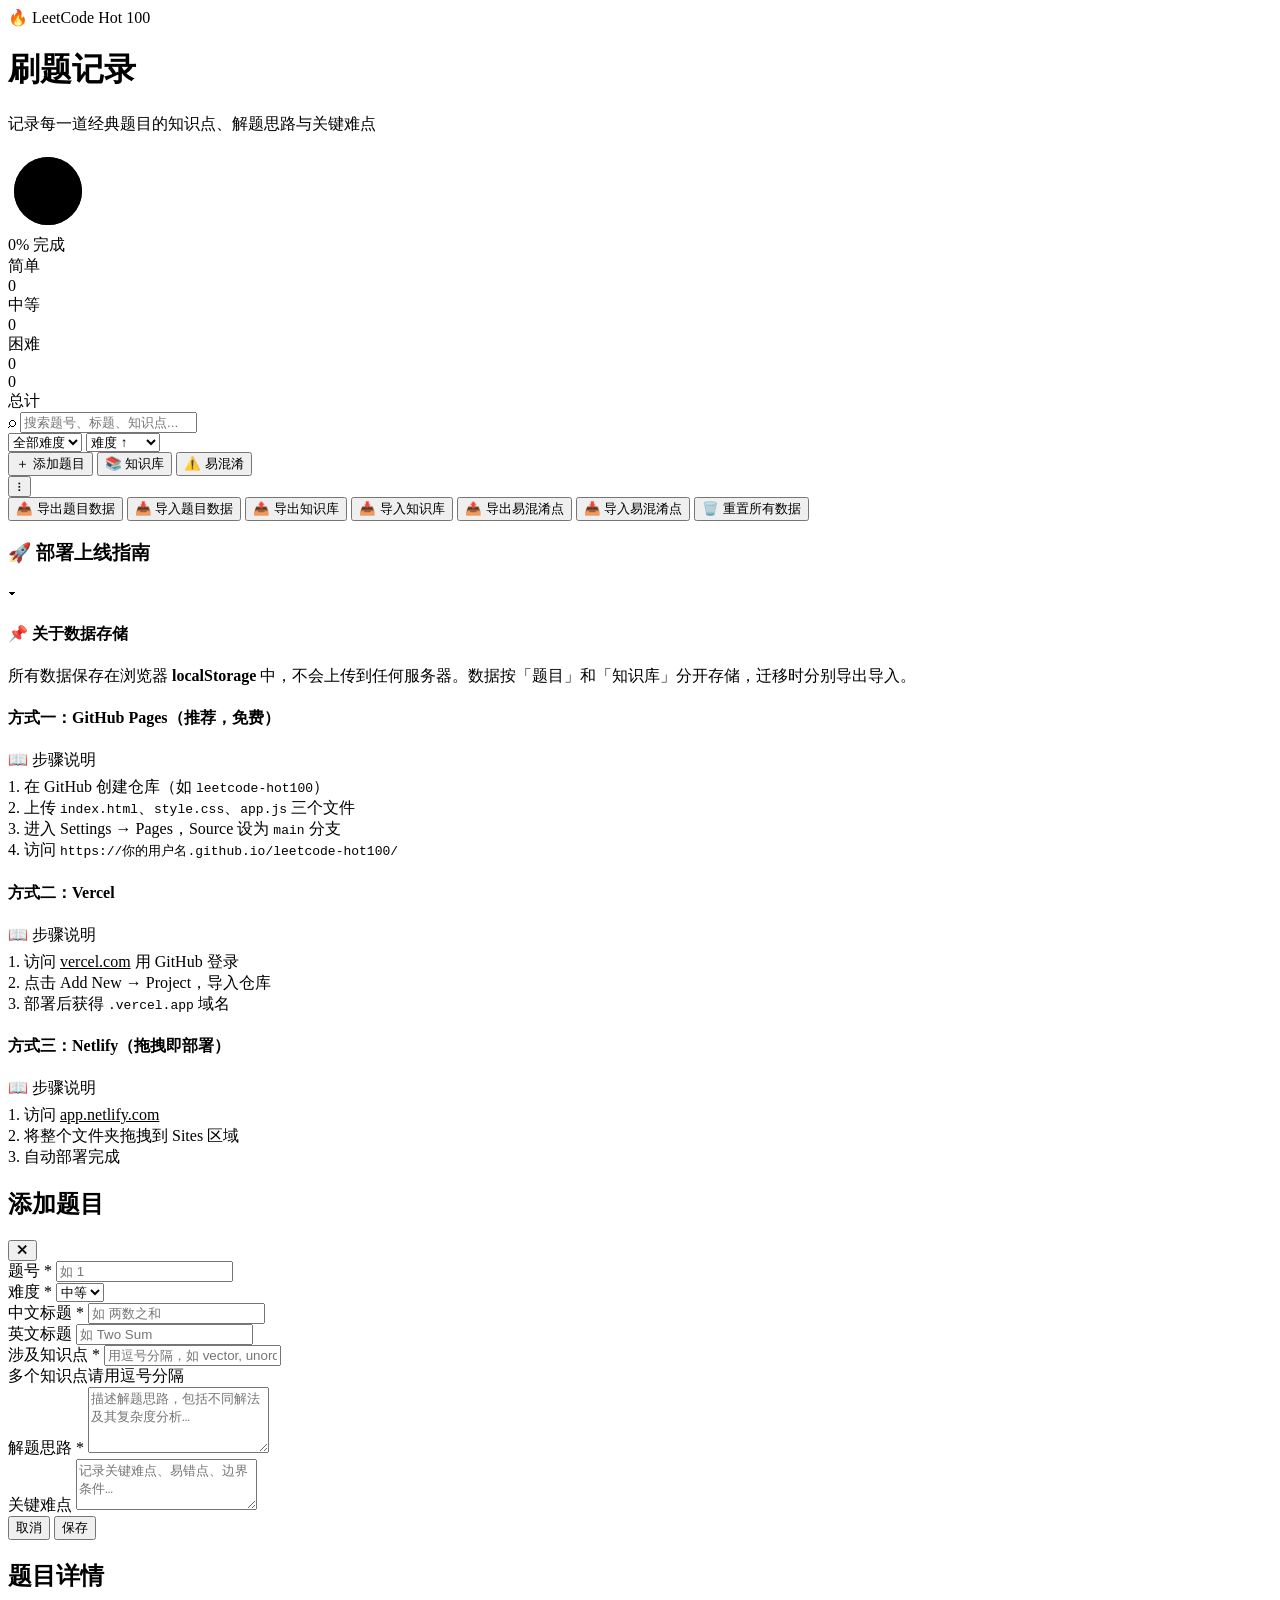
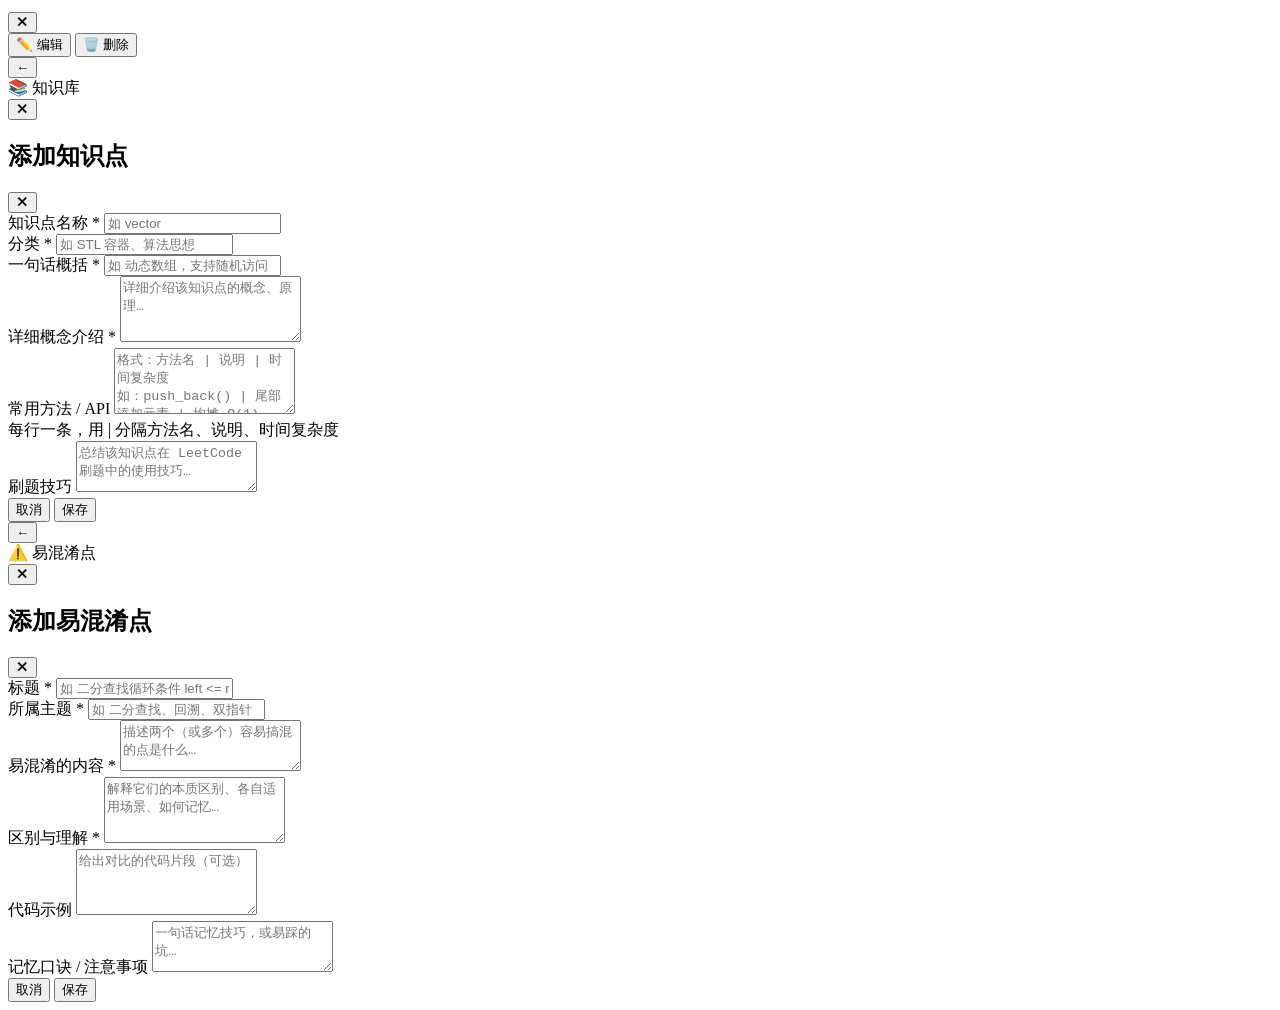
==== index.html @ 0c174b79 "add index.html" ====
<!DOCTYPE html>
<html lang="zh-CN">
<head>
  <meta charset="UTF-8">
  <meta name="viewport" content="width=device-width, initial-scale=1.0">
  <title>LeetCode Hot 100 刷题记录</title>
  <link rel="stylesheet" href="style.css">
</head>
<body>

  <!-- ==================== HEADER ==================== -->
  <header class="header">
    <div class="header-content">
      <div class="header-badge">🔥 LeetCode Hot 100</div>
      <h1>刷题记录</h1>
      <p class="subtitle">记录每一道经典题目的知识点、解题思路与关键难点</p>
    </div>
  </header>

  <!-- ==================== PROGRESS ==================== -->
  <div class="progress-section">
    <div class="progress-card">
      <div class="progress-ring-wrap">
        <svg width="80" height="80" viewBox="0 0 80 80">
          <circle class="ring-bg" cx="40" cy="40" r="34"/>
          <circle class="ring-fg" id="progressRing" cx="40" cy="40" r="34"
            stroke-dasharray="213.6" stroke-dashoffset="213.6"/>
        </svg>
        <div class="ring-text">
          <span class="pct" id="progressPct">0%</span>
          <span class="pct-label">完成</span>
        </div>
      </div>
      <div class="progress-bars">
        <div class="progress-bar-row">
          <span class="pb-label" style="color:var(--easy)">简单</span>
          <div class="pb-track"><div class="pb-fill easy" id="barEasy"></div></div>
          <span class="pb-count" id="countEasy">0</span>
        </div>
        <div class="progress-bar-row">
          <span class="pb-label" style="color:var(--medium)">中等</span>
          <div class="pb-track"><div class="pb-fill medium" id="barMedium"></div></div>
          <span class="pb-count" id="countMedium">0</span>
        </div>
        <div class="progress-bar-row">
          <span class="pb-label" style="color:var(--hard)">困难</span>
          <div class="pb-track"><div class="pb-fill hard" id="barHard"></div></div>
          <span class="pb-count" id="countHard">0</span>
        </div>
      </div>
      <div class="stats-row">
        <div class="sr-item">
          <div class="sr-num" style="color:var(--primary)" id="statTotal">0</div>
          <div class="sr-label">总计</div>
        </div>
      </div>
    </div>
  </div>

  <!-- ==================== MAIN ==================== -->
  <div class="container">

    <!-- Toolbar -->
    <div class="toolbar">
      <div class="search-box">
        <span class="search-icon">⌕</span>
        <input type="text" id="searchInput" placeholder="搜索题号、标题、知识点..." oninput="renderCards()">
      </div>
      <div class="filters">
        <select id="filterDifficulty" onchange="renderCards()">
          <option value="">全部难度</option>
          <option value="简单">简单</option>
          <option value="中等">中等</option>
          <option value="困难">困难</option>
        </select>
        <select id="filterSort" onchange="renderCards()">
          <option value="difficulty" selected>难度 ↑</option>
          <option value="number-asc">题号 ↑</option>
          <option value="number-desc">题号 ↓</option>
          <option value="title">标题 A-Z</option>
          <option value="newest">最近添加</option>
        </select>
      </div>
      <button class="btn btn-primary" onclick="openAddModal()">＋ 添加题目</button>
      <button class="btn btn-knowledge" onclick="openKnowledgePanel()">📚 知识库</button>
      <button class="btn btn-confusion" onclick="openConfusionPanel()">⚠️ 易混淆</button>
      <div class="dropdown-wrap">
        <button class="btn btn-ghost" onclick="toggleDropdown(event)" title="更多操作">⋮</button>
        <div class="dropdown-menu" id="dropdownMenu">
          <button class="dropdown-item" onclick="exportData()">📤 导出题目数据</button>
          <button class="dropdown-item" onclick="document.getElementById('importFileInput').click()">📥 导入题目数据</button>
          <button class="dropdown-item" onclick="exportKnowledgeData()">📤 导出知识库</button>
          <button class="dropdown-item" onclick="document.getElementById('importKnowledgeInput').click()">📥 导入知识库</button>
          <button class="dropdown-item" onclick="exportConfusionData()">📤 导出易混淆点</button>
          <button class="dropdown-item" onclick="document.getElementById('importConfusionInput').click()">📥 导入易混淆点</button>
          <button class="dropdown-item" onclick="resetAllData()">🗑️ 重置所有数据</button>
        </div>
      </div>
      <input type="file" id="importFileInput" accept=".json" style="display:none" onchange="importData(event)">
      <input type="file" id="importKnowledgeInput" accept=".json" style="display:none" onchange="importKnowledgeData(event)">
      <input type="file" id="importConfusionInput" accept=".json" style="display:none" onchange="importConfusionData(event)">
    </div>

    <!-- Card Grid -->
    <div id="cardGrid" class="card-grid"></div>

    <!-- Deploy Guide -->
    <div class="deploy-section">
      <div class="deploy-header" onclick="toggleDeploy(this)">
        <h3>🚀 部署上线指南</h3>
        <span class="deploy-toggle">▾</span>
      </div>
      <div class="deploy-body">
        <h4>📌 关于数据存储</h4>
        <p>所有数据保存在浏览器 <strong>localStorage</strong> 中，不会上传到任何服务器。数据按「题目」和「知识库」分开存储，迁移时分别导出导入。</p>

        <h4>方式一：GitHub Pages（推荐，免费）</h4>
        <div class="deploy-card">
          <div class="dc-title">📖 步骤说明</div>
          <div class="dc-desc">
            <ol style="padding-left:16px;margin:6px 0 0;">
              <li>在 GitHub 创建仓库（如 <code>leetcode-hot100</code>）</li>
              <li>上传 <code>index.html</code>、<code>style.css</code>、<code>app.js</code> 三个文件</li>
              <li>进入 Settings → Pages，Source 设为 <code>main</code> 分支</li>
              <li>访问 <code>https://你的用户名.github.io/leetcode-hot100/</code></li>
            </ol>
          </div>
        </div>

        <h4>方式二：Vercel</h4>
        <div class="deploy-card">
          <div class="dc-title">📖 步骤说明</div>
          <div class="dc-desc">
            <ol style="padding-left:16px;margin:6px 0 0;">
              <li>访问 <a href="https://vercel.com" target="_blank" style="color:var(--primary)">vercel.com</a> 用 GitHub 登录</li>
              <li>点击 Add New → Project，导入仓库</li>
              <li>部署后获得 <code>.vercel.app</code> 域名</li>
            </ol>
          </div>
        </div>

        <h4>方式三：Netlify（拖拽即部署）</h4>
        <div class="deploy-card">
          <div class="dc-title">📖 步骤说明</div>
          <div class="dc-desc">
            <ol style="padding-left:16px;margin:6px 0 0;">
              <li>访问 <a href="https://app.netlify.com" target="_blank" style="color:var(--primary)">app.netlify.com</a></li>
              <li>将整个文件夹拖拽到 Sites 区域</li>
              <li>自动部署完成</li>
            </ol>
          </div>
        </div>
      </div>
    </div>
  </div>

  <!-- ==================== PROBLEM FORM MODAL ==================== -->
  <div class="modal-overlay" id="formModal">
    <div class="modal">
      <div class="modal-header">
        <h2 id="formModalTitle">添加题目</h2>
        <button class="close-btn" onclick="closeFormModal()">✕</button>
      </div>
      <div class="modal-body">
        <div class="form-row">
          <div class="form-group">
            <label>题号 <span class="required">*</span></label>
            <input type="number" id="inputNumber" min="1" placeholder="如 1">
          </div>
          <div class="form-group">
            <label>难度 <span class="required">*</span></label>
            <select id="inputDifficulty">
              <option value="简单">简单</option>
              <option value="中等" selected>中等</option>
              <option value="困难">困难</option>
            </select>
          </div>
        </div>
        <div class="form-group">
          <label>中文标题 <span class="required">*</span></label>
          <input type="text" id="inputTitle" placeholder="如 两数之和">
        </div>
        <div class="form-group">
          <label>英文标题</label>
          <input type="text" id="inputTitleEn" placeholder="如 Two Sum">
        </div>
        <div class="form-group">
          <label>涉及知识点 <span class="required">*</span></label>
          <input type="text" id="inputKnowledge" placeholder="用逗号分隔，如 vector, unordered_map, 哈希表">
          <div class="hint">多个知识点请用逗号分隔</div>
        </div>
        <div class="form-group">
          <label>解题思路 <span class="required">*</span></label>
          <textarea id="inputSolution" rows="4" placeholder="描述解题思路，包括不同解法及其复杂度分析…"></textarea>
        </div>
        <div class="form-group">
          <label>关键难点</label>
          <textarea id="inputDifficulties" rows="3" placeholder="记录关键难点、易错点、边界条件…"></textarea>
        </div>
      </div>
      <div class="modal-footer">
        <button class="btn btn-secondary" onclick="closeFormModal()">取消</button>
        <button class="btn btn-primary" onclick="saveProblem()">保存</button>
      </div>
    </div>
  </div>

  <!-- ==================== PROBLEM DETAIL MODAL ==================== -->
  <div class="modal-overlay detail-modal" id="detailModal">
    <div class="modal">
      <div class="modal-header">
        <h2>题目详情</h2>
        <button class="close-btn" onclick="closeDetailModal()">✕</button>
      </div>
      <div class="modal-body" id="detailBody"></div>
      <div class="modal-footer">
        <button class="btn btn-secondary btn-sm" onclick="editFromDetail()">✏️ 编辑</button>
        <button class="btn btn-danger btn-sm" onclick="deleteFromDetail()">🗑️ 删除</button>
      </div>
    </div>
  </div>

  <!-- ==================== KNOWLEDGE SIDEBAR ==================== -->
  <div class="knowledge-overlay" id="knowledgeOverlay" onclick="closeKnowledgePanel()"></div>
  <div class="knowledge-panel" id="knowledgePanel">
    <div class="knowledge-panel-header">
      <button class="kph-back" id="knowledgeBackBtn" onclick="showKnowledgeList()">←</button>
      <div class="kph-title" id="knowledgePanelTitle">📚 知识库</div>
      <button class="kph-close" onclick="closeKnowledgePanel()">✕</button>
    </div>
    <div class="knowledge-panel-body" id="knowledgePanelBody"></div>
  </div>

  <!-- ==================== KNOWLEDGE FORM MODAL ==================== -->
  <div class="modal-overlay" id="knowledgeFormModal">
    <div class="modal">
      <div class="modal-header">
        <h2 id="kfTitle">添加知识点</h2>
        <button class="close-btn" onclick="closeKnowledgeForm()">✕</button>
      </div>
      <div class="modal-body">
        <div class="form-row">
          <div class="form-group">
            <label>知识点名称 <span class="required">*</span></label>
            <input type="text" id="kfName" placeholder="如 vector">
          </div>
          <div class="form-group">
            <label>分类 <span class="required">*</span></label>
            <input type="text" id="kfCategory" placeholder="如 STL 容器、算法思想">
          </div>
        </div>
        <div class="form-group">
          <label>一句话概括 <span class="required">*</span></label>
          <input type="text" id="kfSummary" placeholder="如 动态数组，支持随机访问">
        </div>
        <div class="form-group">
          <label>详细概念介绍 <span class="required">*</span></label>
          <textarea id="kfContent" rows="4" placeholder="详细介绍该知识点的概念、原理…"></textarea>
        </div>
        <div class="form-group">
          <label>常用方法 / API</label>
          <textarea id="kfMethods" rows="4" placeholder="格式：方法名 | 说明 | 时间复杂度&#10;如：push_back() | 尾部添加元素 | 均摊 O(1)"></textarea>
          <div class="hint">每行一条，用 | 分隔方法名、说明、时间复杂度</div>
        </div>
        <div class="form-group">
          <label>刷题技巧</label>
          <textarea id="kfTips" rows="3" placeholder="总结该知识点在 LeetCode 刷题中的使用技巧…"></textarea>
        </div>
      </div>
      <div class="modal-footer">
        <button class="btn btn-secondary" onclick="closeKnowledgeForm()">取消</button>
        <button class="btn btn-primary" onclick="saveKnowledge()">保存</button>
      </div>
    </div>
  </div>

  <!-- ==================== CONFUSION SIDEBAR ==================== -->
  <div class="knowledge-overlay" id="confusionOverlay" onclick="closeConfusionPanel()"></div>
  <div class="knowledge-panel" id="confusionPanel">
    <div class="knowledge-panel-header">
      <button class="kph-back" id="confusionBackBtn" onclick="showConfusionList()">←</button>
      <div class="kph-title" id="confusionPanelTitle">⚠️ 易混淆点</div>
      <button class="kph-close" onclick="closeConfusionPanel()">✕</button>
    </div>
    <div class="knowledge-panel-body" id="confusionPanelBody"></div>
  </div>

  <!-- ==================== CONFUSION FORM MODAL ==================== -->
  <div class="modal-overlay" id="confusionFormModal">
    <div class="modal">
      <div class="modal-header">
        <h2 id="cfTitle">添加易混淆点</h2>
        <button class="close-btn" onclick="closeConfusionForm()">✕</button>
      </div>
      <div class="modal-body">
        <div class="form-row">
          <div class="form-group">
            <label>标题 <span class="required">*</span></label>
            <input type="text" id="cfTitleInput" placeholder="如 二分查找循环条件 left <= right vs left < right">
          </div>
          <div class="form-group">
            <label>所属主题 <span class="required">*</span></label>
            <input type="text" id="cfCategory" placeholder="如 二分查找、回溯、双指针">
          </div>
        </div>
        <div class="form-group">
          <label>易混淆的内容 <span class="required">*</span></label>
          <textarea id="cfConfusion" rows="3" placeholder="描述两个（或多个）容易搞混的点是什么…"></textarea>
        </div>
        <div class="form-group">
          <label>区别与理解 <span class="required">*</span></label>
          <textarea id="cfDifference" rows="4" placeholder="解释它们的本质区别、各自适用场景、如何记忆…"></textarea>
        </div>
        <div class="form-group">
          <label>代码示例</label>
          <textarea id="cfExample" rows="4" placeholder="给出对比的代码片段（可选）"></textarea>
        </div>
        <div class="form-group">
          <label>记忆口诀 / 注意事项</label>
          <textarea id="cfTips" rows="3" placeholder="一句话记忆技巧，或易踩的坑…"></textarea>
        </div>
      </div>
      <div class="modal-footer">
        <button class="btn btn-secondary" onclick="closeConfusionForm()">取消</button>
        <button class="btn btn-primary" onclick="saveConfusion()">保存</button>
      </div>
    </div>
  </div>

  <!-- ==================== TOAST ==================== -->
  <div class="toast-container" id="toastContainer"></div>

  <!-- ==================== SCRIPTS ==================== -->
  <script src="app.js"></script>
</body>
</html>
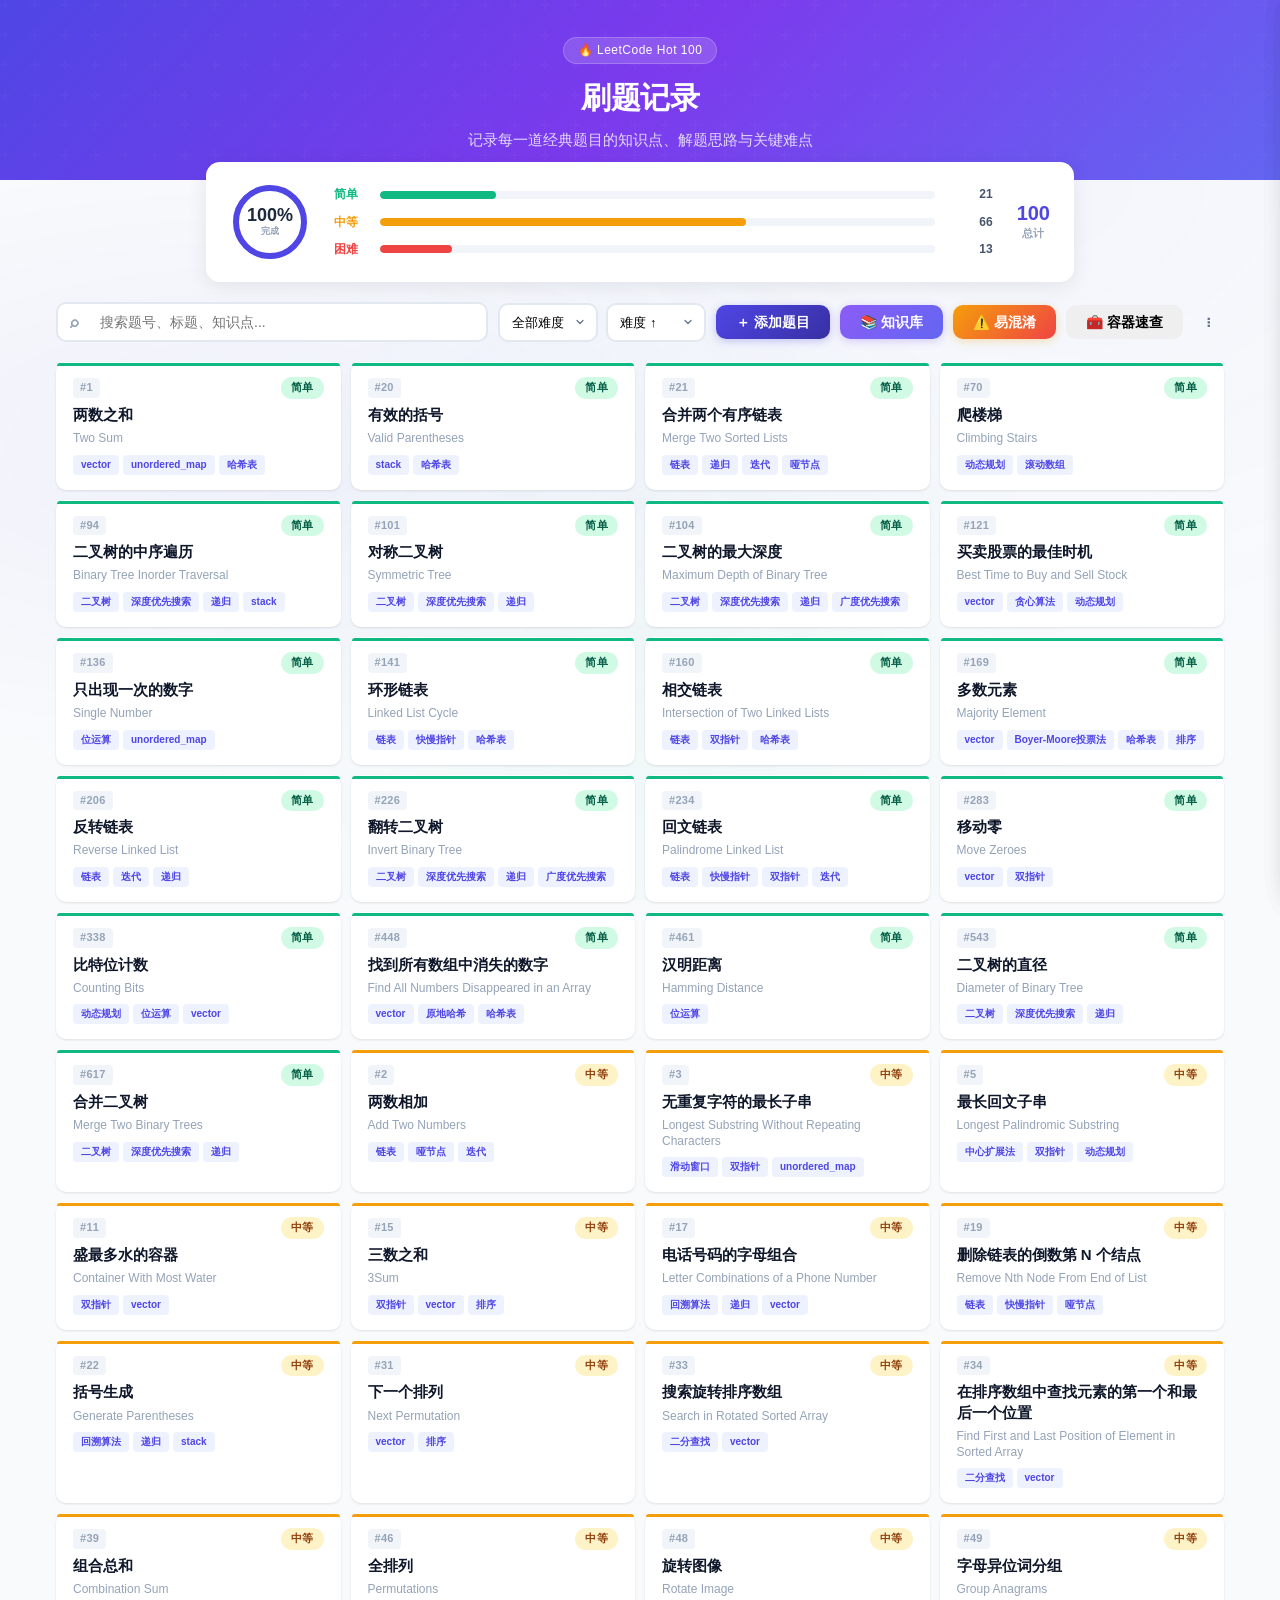
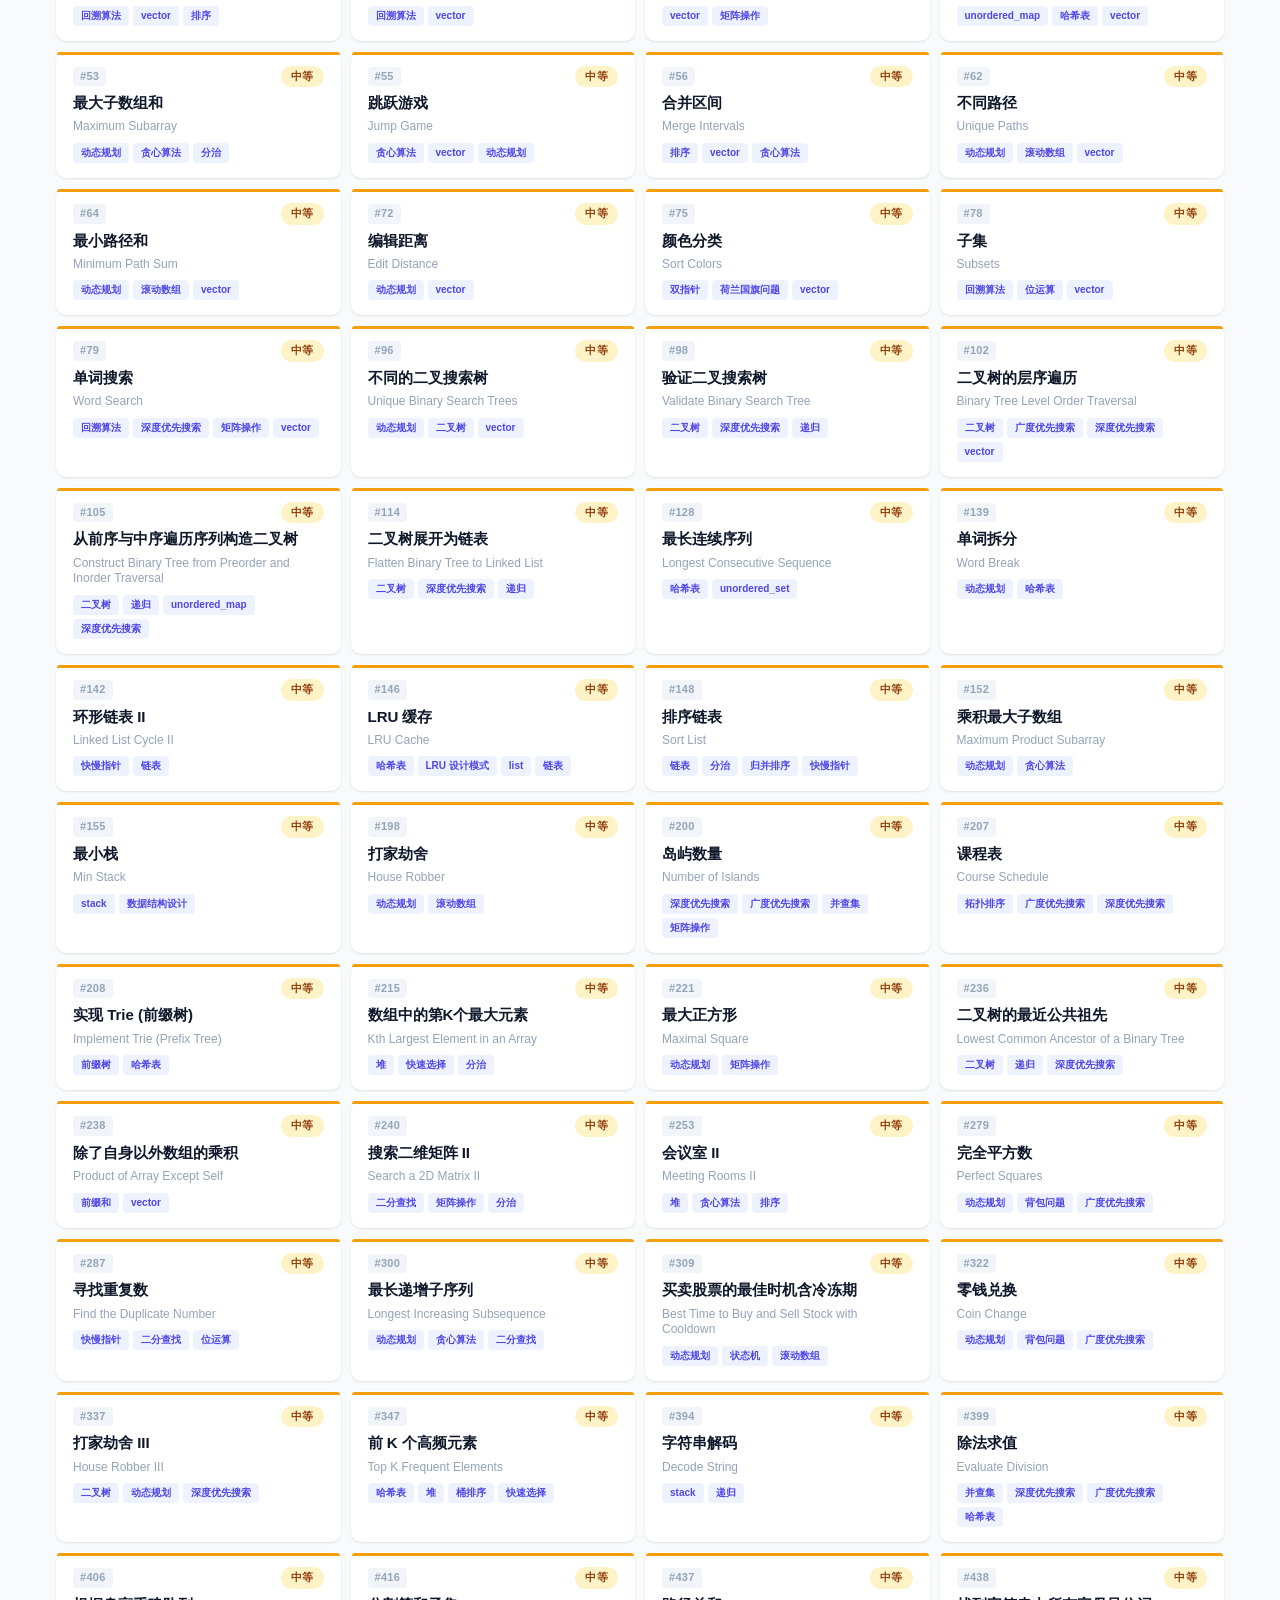
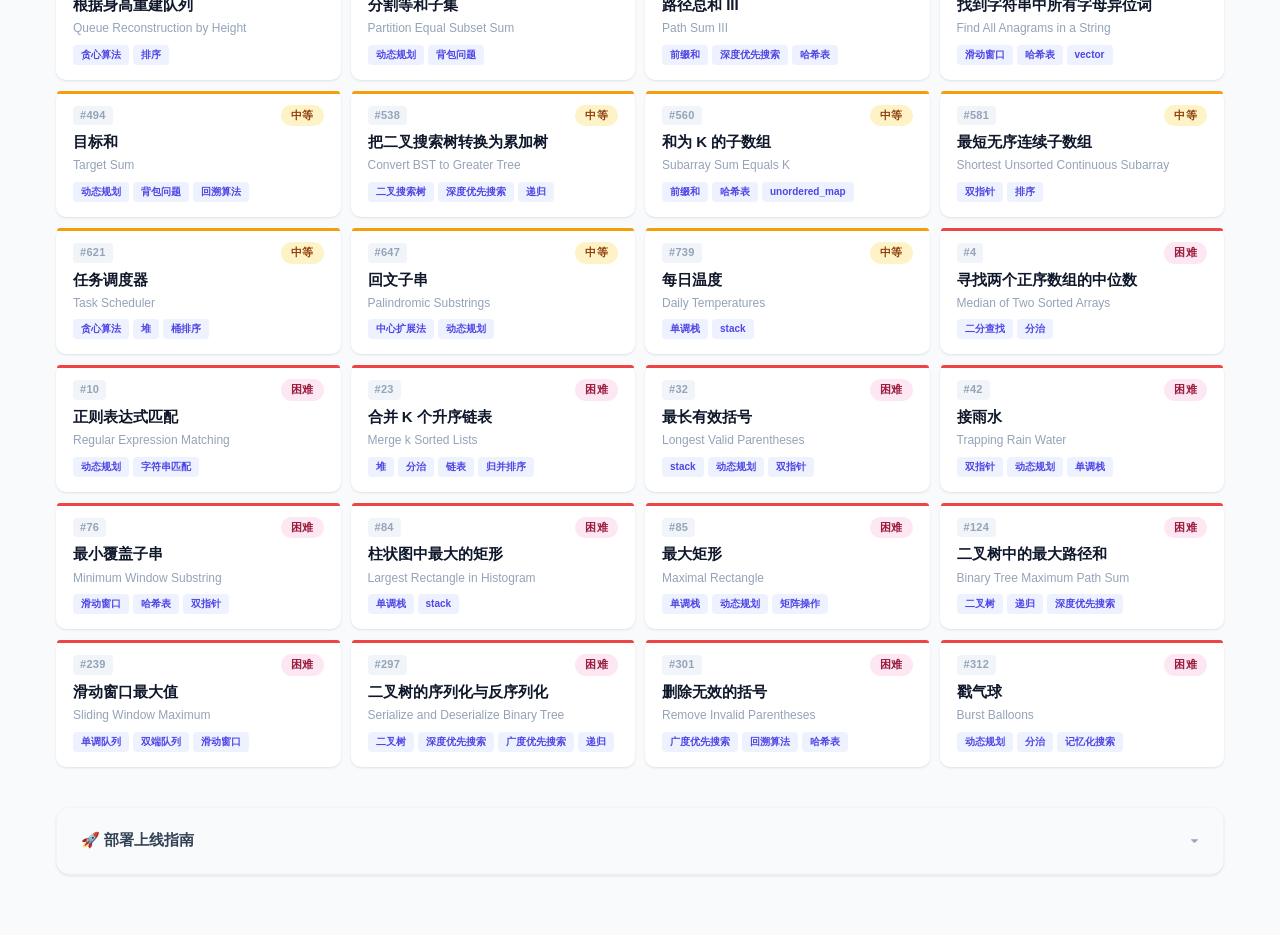
==== commit afe1829b: "feat: 头部新增「容器速查」按钮与面板 DOM" ====
--- a/index.html
+++ b/index.html
@@ -84,6 +84,7 @@
       <button class="btn btn-primary" onclick="openAddModal()">＋ 添加题目</button>
       <button class="btn btn-knowledge" onclick="openKnowledgePanel()">📚 知识库</button>
       <button class="btn btn-confusion" onclick="openConfusionPanel()">⚠️ 易混淆</button>
+      <button class="btn btn-container" onclick="openContainerPanel()">🧰 容器速查</button>
       <div class="dropdown-wrap">
         <button class="btn btn-ghost" onclick="toggleDropdown(event)" title="更多操作">⋮</button>
         <div class="dropdown-menu" id="dropdownMenu">
@@ -231,6 +232,17 @@
     <div class="knowledge-panel-body" id="knowledgePanelBody"></div>
   </div>
 
+  <!-- ==================== CONTAINER SIDEBAR ==================== -->
+  <div class="knowledge-overlay" id="containerOverlay" onclick="closeContainerPanel()"></div>
+  <div class="knowledge-panel" id="containerPanel">
+    <div class="knowledge-panel-header">
+      <button class="kph-back" id="containerBackBtn" onclick="renderContainerList()">←</button>
+      <div class="kph-title" id="containerPanelTitle">🧰 STL 容器速查</div>
+      <button class="kph-close" onclick="closeContainerPanel()">✕</button>
+    </div>
+    <div class="knowledge-panel-body" id="containerPanelBody"></div>
+  </div>
+
   <!-- ==================== KNOWLEDGE FORM MODAL ==================== -->
   <div class="modal-overlay" id="knowledgeFormModal">
     <div class="modal">
--- a/style.css
+++ b/style.css
@@ -0,0 +1,502 @@
+/* ===================================================================
+   LeetCode Hot 100 — 样式表
+   =================================================================== */
+
+/* ========== Reset & Base ========== */
+*, *::before, *::after { box-sizing: border-box; margin: 0; padding: 0; }
+body {
+  font-family: -apple-system, BlinkMacSystemFont, "Segoe UI", "PingFang SC",
+    "Hiragino Sans GB", "Microsoft YaHei", sans-serif;
+  background: #f8fafc;
+  color: #0f172a;
+  line-height: 1.6;
+  min-height: 100vh;
+}
+
+/* ========== CSS Variables ========== */
+:root {
+  --primary: #4f46e5;
+  --primary-light: #818cf8;
+  --primary-dark: #3730a3;
+  --primary-bg: #eef2ff;
+  --primary-subtle: #e0e7ff;
+  --success: #10b981;
+  --success-bg: #d1fae5;
+  --warning: #f59e0b;
+  --warning-bg: #fef3c7;
+  --danger: #ef4444;
+  --danger-bg: #fce7f3;
+  --easy: #10b981;
+  --medium: #f59e0b;
+  --hard: #ef4444;
+  --gray-50: #f8fafc;
+  --gray-100: #f1f5f9;
+  --gray-200: #e2e8f0;
+  --gray-300: #cbd5e1;
+  --gray-400: #94a3b8;
+  --gray-500: #64748b;
+  --gray-600: #475569;
+  --gray-700: #334155;
+  --gray-800: #1e293b;
+  --gray-900: #0f172a;
+  --card-shadow: 0 1px 2px rgba(0,0,0,0.04), 0 1px 3px rgba(0,0,0,0.08);
+  --card-shadow-hover: 0 4px 16px rgba(0,0,0,0.08), 0 8px 24px rgba(0,0,0,0.06);
+  --radius: 14px;
+  --radius-sm: 10px;
+  --radius-xs: 6px;
+  --transition: 0.3s cubic-bezier(0.4, 0, 0.2, 1);
+}
+
+/* ========== Background Pattern ========== */
+body::before {
+  content: '';
+  position: fixed; inset: 0;
+  background:
+    radial-gradient(ellipse at 20% 50%, rgba(79,70,229,0.05) 0%, transparent 50%),
+    radial-gradient(ellipse at 80% 20%, rgba(129,140,248,0.04) 0%, transparent 50%),
+    radial-gradient(ellipse at 50% 80%, rgba(16,185,129,0.03) 0%, transparent 50%);
+  pointer-events: none; z-index: -1;
+}
+
+/* ========== Header ========== */
+.header {
+  position: relative;
+  background: linear-gradient(135deg, #4f46e5 0%, #7c3aed 50%, #6366f1 100%);
+  color: #fff; padding: 36px 24px 28px; text-align: center; overflow: hidden;
+}
+.header::after {
+  content: '';
+  position: absolute; inset: 0;
+  background: url("data:image/svg+xml,%3Csvg width='60' height='60' viewBox='0 0 60 60' xmlns='http://www.w3.org/2000/svg'%3E%3Cg fill='none' fill-rule='evenodd'%3E%3Cg fill='%23ffffff' fill-opacity='0.04'%3E%3Cpath d='M36 34v-4h-2v4h-4v2h4v4h2v-4h4v-2h-4zm0-30V0h-2v4h-4v2h4v4h2V6h4V4h-4zM6 34v-4H4v4H0v2h4v4h2v-4h4v-2H6zM6 4V0H4v4H0v2h4v4h2V6h4V4H6z'/%3E%3C/g%3E%3C/g%3E%3C/svg%3E");
+  opacity: 0.5; pointer-events: none;
+}
+.header-content { position: relative; z-index: 1; max-width: 1000px; margin: 0 auto; }
+.header-badge {
+  display: inline-block; background: rgba(255,255,255,0.15);
+  backdrop-filter: blur(8px); border: 1px solid rgba(255,255,255,0.2);
+  padding: 3px 14px; border-radius: 20px; font-size: 12px; font-weight: 500;
+  letter-spacing: 0.5px; margin-bottom: 10px;
+}
+.header h1 { font-size: 30px; font-weight: 800; letter-spacing: -0.5px; }
+.header .subtitle { margin-top: 6px; opacity: 0.8; font-size: 15px; font-weight: 400; }
+
+/* ========== Progress Section ========== */
+.progress-section { position: relative; z-index: 1; max-width: 900px; margin: -18px auto 0; padding: 0 16px; }
+.progress-card {
+  background: #fff; border-radius: var(--radius); box-shadow: 0 4px 20px rgba(0,0,0,0.08);
+  padding: 20px 24px; display: flex; align-items: center; gap: 24px; flex-wrap: wrap;
+}
+.progress-ring-wrap { flex-shrink: 0; position: relative; width: 80px; height: 80px; }
+.progress-ring-wrap svg { transform: rotate(-90deg); }
+.progress-ring-wrap .ring-bg { fill: none; stroke: var(--gray-100); stroke-width: 6; }
+.progress-ring-wrap .ring-fg {
+  fill: none; stroke: var(--primary); stroke-width: 6; stroke-linecap: round;
+  transition: stroke-dashoffset 1s ease;
+}
+.progress-ring-wrap .ring-text {
+  position: absolute; inset: 0; display: flex; flex-direction: column;
+  align-items: center; justify-content: center;
+}
+.progress-ring-wrap .ring-text .pct { font-size: 18px; font-weight: 800; color: var(--gray-800); line-height: 1; }
+.progress-ring-wrap .ring-text .pct-label { font-size: 9px; color: var(--gray-400); font-weight: 600; text-transform: uppercase; letter-spacing: 0.5px; }
+.progress-bars { flex: 1; min-width: 160px; }
+.progress-bar-row { display: flex; align-items: center; gap: 10px; margin-bottom: 8px; }
+.progress-bar-row:last-child { margin-bottom: 0; }
+.progress-bar-row .pb-label { font-size: 12px; font-weight: 600; width: 36px; color: var(--gray-600); flex-shrink: 0; }
+.progress-bar-row .pb-track { flex: 1; height: 8px; background: var(--gray-100); border-radius: 4px; overflow: hidden; }
+.progress-bar-row .pb-fill { height: 100%; border-radius: 4px; transition: width 0.8s ease; width: 0%; }
+.progress-bar-row .pb-fill.easy { background: var(--easy); }
+.progress-bar-row .pb-fill.medium { background: var(--medium); }
+.progress-bar-row .pb-fill.hard { background: var(--hard); }
+.progress-bar-row .pb-count { font-size: 12px; font-weight: 700; color: var(--gray-600); width: 48px; text-align: right; flex-shrink: 0; font-variant-numeric: tabular-nums; }
+.stats-row { display: flex; gap: 20px; flex-shrink: 0; }
+.stats-row .sr-item { text-align: center; }
+.stats-row .sr-item .sr-num { font-size: 20px; font-weight: 800; line-height: 1.2; font-variant-numeric: tabular-nums; }
+.stats-row .sr-item .sr-label { font-size: 11px; color: var(--gray-400); font-weight: 600; text-transform: uppercase; letter-spacing: 0.3px; }
+
+/* ========== Container ========== */
+.container { max-width: 1200px; margin: 20px auto 60px; padding: 0 16px; }
+
+/* ========== Toolbar ========== */
+.toolbar { display: flex; flex-wrap: wrap; gap: 10px; align-items: center; margin-bottom: 20px; }
+.toolbar .search-box { flex: 1; min-width: 200px; position: relative; }
+.toolbar .search-box input {
+  width: 100%; padding: 10px 16px 10px 42px;
+  border: 2px solid var(--gray-200); border-radius: var(--radius-sm);
+  font-size: 14px; outline: none; transition: var(--transition); background: #fff;
+}
+.toolbar .search-box input:focus { border-color: var(--primary); box-shadow: 0 0 0 4px var(--primary-bg); }
+.toolbar .search-box .search-icon { position: absolute; left: 14px; top: 50%; transform: translateY(-50%); color: var(--gray-400); font-size: 16px; pointer-events: none; font-weight: 700; }
+.toolbar .filters { display: flex; gap: 8px; }
+.toolbar .filters select {
+  padding: 10px 32px 10px 12px; border: 2px solid var(--gray-200);
+  border-radius: var(--radius-sm); font-size: 13px; font-weight: 500; outline: none;
+  background: #fff url("data:image/svg+xml,%3Csvg xmlns='http://www.w3.org/2000/svg' width='12' height='12' viewBox='0 0 24 24' fill='none' stroke='%2364748b' stroke-width='2.5' stroke-linecap='round' stroke-linejoin='round'%3E%3Cpolyline points='6 9 12 15 18 9'%3E%3C/polyline%3E%3C/svg%3E") no-repeat right 10px center;
+  cursor: pointer; transition: var(--transition); appearance: none; -webkit-appearance: none;
+}
+.toolbar .filters select:focus { border-color: var(--primary); box-shadow: 0 0 0 4px var(--primary-bg); }
+
+/* ========== Buttons ========== */
+.btn {
+  display: inline-flex; align-items: center; justify-content: center; gap: 6px;
+  padding: 10px 20px; border: none; border-radius: var(--radius-sm);
+  font-size: 14px; font-weight: 600; cursor: pointer; transition: var(--transition);
+  white-space: nowrap; text-decoration: none; line-height: 1;
+}
+.btn:active { transform: scale(0.97); }
+.btn-primary { background: linear-gradient(135deg, var(--primary), var(--primary-dark)); color: #fff; box-shadow: 0 2px 8px rgba(79,70,229,0.3); }
+.btn-primary:hover { box-shadow: 0 4px 16px rgba(79,70,229,0.4); transform: translateY(-1px); }
+.btn-secondary { background: var(--gray-100); color: var(--gray-700); }
+.btn-secondary:hover { background: var(--gray-200); }
+.btn-danger { background: var(--danger); color: #fff; }
+.btn-danger:hover { background: #dc2626; }
+.btn-ghost { background: transparent; color: var(--gray-500); padding: 10px 12px; }
+.btn-ghost:hover { background: var(--gray-100); color: var(--gray-700); }
+.btn-sm { padding: 7px 14px; font-size: 12px; }
+.btn-xs { padding: 5px 10px; font-size: 11px; border-radius: var(--radius-xs); }
+.btn-success { background: var(--success); color: #fff; }
+.btn-success:hover { background: #059669; }
+.btn-knowledge {
+  background: linear-gradient(135deg, #8b5cf6, #6366f1); color: #fff;
+  box-shadow: 0 2px 8px rgba(139,92,246,0.3);
+}
+.btn-knowledge:hover { box-shadow: 0 4px 16px rgba(139,92,246,0.4); transform: translateY(-1px); }
+.btn-confusion {
+  background: linear-gradient(135deg, #f59e0b, #ef4444); color: #fff;
+  box-shadow: 0 2px 8px rgba(245,158,11,0.3);
+}
+.btn-confusion:hover { box-shadow: 0 4px 16px rgba(245,158,11,0.4); transform: translateY(-1px); }
+
+/* ========== Confusion Panel ========== */
+.cfl-item {
+  display: flex; align-items: center; gap: 12px;
+  padding: 12px 14px; border-radius: var(--radius-sm);
+  cursor: pointer; transition: var(--transition);
+  border: 1.5px solid transparent; margin-bottom: 6px;
+}
+.cfl-item:hover { background: var(--gray-50); border-color: var(--gray-100); }
+.cfl-item .cfl-icon {
+  width: 38px; height: 38px; border-radius: 10px;
+  background: var(--warning-bg); color: #92400e;
+  display: flex; align-items: center; justify-content: center;
+  font-weight: 800; font-size: 16px; flex-shrink: 0;
+}
+.cfl-item .cfl-info { flex: 1; min-width: 0; }
+.cfl-item .cfl-info .cfl-title { font-size: 14px; font-weight: 700; color: var(--gray-800); }
+.cfl-item .cfl-info .cfl-preview { font-size: 12px; color: var(--gray-400); margin-top: 1px; white-space: nowrap; overflow: hidden; text-overflow: ellipsis; }
+.cfl-item .cfl-cat { font-size: 10px; font-weight: 600; color: var(--gray-400); padding: 2px 8px; border-radius: 4px; background: var(--gray-100); flex-shrink: 0; }
+
+.cfd-header { margin-bottom: 16px; }
+.cfd-header .cfd-title { font-size: 20px; font-weight: 800; color: var(--gray-900); line-height: 1.4; }
+.cfd-header .cfd-cat { font-size: 12px; font-weight: 600; color: var(--gray-400); margin-top: 4px; }
+.cfd-section { margin-bottom: 18px; }
+.cfd-section:last-child { margin-bottom: 0; }
+.cfd-section .cfd-label { font-size: 12px; font-weight: 700; color: var(--gray-500); text-transform: uppercase; letter-spacing: 0.6px; margin-bottom: 8px; display: flex; align-items: center; gap: 6px; }
+.cfd-section .cfd-content { font-size: 14px; color: var(--gray-700); line-height: 1.8; white-space: pre-wrap; word-break: break-word; }
+.cfd-section .cfd-content.confusion {
+  background: var(--warning-bg); color: #78350f;
+  padding: 14px 16px; border-radius: var(--radius-sm); border: 1px solid #fde68a;
+}
+.cfd-section .cfd-content.difference {
+  background: var(--primary-bg); color: #312e81;
+  padding: 14px 16px; border-radius: var(--radius-sm); border: 1px solid var(--primary-subtle);
+}
+.cfd-section .cfd-code {
+  font-family: "SF Mono", "Fira Code", "Consolas", monospace;
+  font-size: 13px; background: var(--gray-900); color: #a5f3fc;
+  padding: 16px 18px; border-radius: var(--radius-sm);
+  white-space: pre-wrap; word-break: break-word; line-height: 1.7;
+  overflow-x: auto;
+}
+.cfd-section .cfd-code .comment { color: #94a3b8; }
+
+/* ========== Card Grid ========== */
+.card-grid {
+  display: grid;
+  grid-template-columns: repeat(auto-fill, minmax(280px, 1fr));
+  gap: 10px;
+}
+.card {
+  background: #fff; border-radius: var(--radius-sm); box-shadow: var(--card-shadow);
+  cursor: pointer; border: 1.5px solid transparent; position: relative;
+  padding: 14px 16px; transition: var(--transition);
+  animation: cardIn 0.4s ease backwards;
+  display: flex; flex-direction: column; gap: 6px;
+}
+@keyframes cardIn { from { opacity: 0; transform: translateY(8px); } to { opacity: 1; transform: translateY(0); } }
+.card:nth-child(1) { animation-delay: 0.02s; }
+.card:nth-child(2) { animation-delay: 0.04s; }
+.card:nth-child(3) { animation-delay: 0.06s; }
+.card:nth-child(4) { animation-delay: 0.08s; }
+.card:nth-child(5) { animation-delay: 0.10s; }
+.card:nth-child(6) { animation-delay: 0.12s; }
+.card:nth-child(7) { animation-delay: 0.14s; }
+.card:nth-child(8) { animation-delay: 0.16s; }
+.card:nth-child(9) { animation-delay: 0.18s; }
+.card:nth-child(n+10) { animation-delay: 0.20s; }
+.card:hover { box-shadow: var(--card-shadow-hover); border-color: var(--primary-subtle); transform: translateY(-2px); }
+.card::before {
+  content: ''; position: absolute; top: 0; left: 0; width: 100%; height: 3px;
+  border-radius: 3px 3px 0 0;
+}
+.card.easy::before { background: var(--easy); }
+.card.medium::before { background: var(--medium); }
+.card.hard::before { background: var(--hard); }
+
+.card .card-top {
+  display: flex; align-items: center; justify-content: space-between; gap: 8px;
+}
+.card .card-top .card-number {
+  font-size: 11px; font-weight: 700; color: var(--gray-400);
+  background: var(--gray-100); padding: 1px 7px; border-radius: 4px;
+  letter-spacing: 0.3px; flex-shrink: 0;
+}
+.card .card-top .difficulty {
+  font-size: 11px; font-weight: 700; padding: 2px 10px; border-radius: 20px;
+  white-space: nowrap; flex-shrink: 0; letter-spacing: 0.3px;
+}
+.difficulty-easy { background: var(--success-bg); color: #065f46; }
+.difficulty-medium { background: var(--warning-bg); color: #92400e; }
+.difficulty-hard { background: var(--danger-bg); color: #9b1c3e; }
+
+.card .card-title {
+  font-size: 15px; font-weight: 700; color: var(--gray-900); line-height: 1.35;
+}
+.card .card-title-en {
+  font-size: 12px; color: var(--gray-400); font-weight: 400; line-height: 1.3;
+}
+.card .card-tags {
+  display: flex; flex-wrap: wrap; gap: 4px; margin-top: 2px;
+}
+.card .card-tags .tag {
+  font-size: 10px; font-weight: 600; padding: 2px 8px; border-radius: 4px;
+  background: var(--primary-bg); color: var(--primary); cursor: pointer; transition: var(--transition);
+}
+.card .card-tags .tag:hover { background: var(--primary); color: #fff; }
+
+/* ========== Modal (shared) ========== */
+.modal-overlay {
+  display: none; position: fixed; inset: 0; background: rgba(15,23,42,0.5);
+  z-index: 1000; justify-content: center; align-items: center; padding: 20px;
+  backdrop-filter: blur(6px); -webkit-backdrop-filter: blur(6px);
+}
+.modal-overlay.active { display: flex; }
+.modal {
+  background: #fff; border-radius: var(--radius); width: 100%; max-width: 640px;
+  max-height: 90vh; overflow-y: auto;
+  box-shadow: 0 25px 60px rgba(15,23,42,0.2);
+  animation: modalIn 0.3s cubic-bezier(0.16, 1, 0.3, 1);
+}
+@keyframes modalIn { from { opacity: 0; transform: translateY(24px) scale(0.96); } to { opacity: 1; transform: translateY(0) scale(1); } }
+.modal .modal-header { display: flex; justify-content: space-between; align-items: center; padding: 22px 28px 0; }
+.modal .modal-header h2 { font-size: 20px; font-weight: 800; color: var(--gray-900); }
+.modal .modal-header .close-btn { background: none; border: none; width: 36px; height: 36px; font-size: 22px; color: var(--gray-400); cursor: pointer; border-radius: 8px; display: flex; align-items: center; justify-content: center; transition: var(--transition); }
+.modal .modal-header .close-btn:hover { background: var(--gray-100); color: var(--gray-700); }
+.modal .modal-body { padding: 22px 28px; }
+
+/* ========== Form ========== */
+.form-group { margin-bottom: 18px; }
+.form-group:last-child { margin-bottom: 0; }
+.form-group label { display: block; font-size: 13px; font-weight: 700; color: var(--gray-700); margin-bottom: 5px; }
+.form-group label .required { color: var(--danger); margin-left: 2px; }
+.form-row { display: flex; gap: 14px; }
+.form-row .form-group { flex: 1; }
+.form-group input, .form-group select, .form-group textarea {
+  width: 100%; padding: 10px 14px; border: 2px solid var(--gray-200);
+  border-radius: var(--radius-sm); font-size: 14px; outline: none; transition: var(--transition);
+  font-family: inherit; color: var(--gray-800); background: #fff;
+}
+.form-group input:focus, .form-group select:focus, .form-group textarea:focus { border-color: var(--primary); box-shadow: 0 0 0 4px var(--primary-bg); }
+.form-group textarea { resize: vertical; min-height: 90px; line-height: 1.7; }
+.form-group .hint { font-size: 12px; color: var(--gray-400); margin-top: 4px; }
+.modal .modal-footer { padding: 0 28px 22px; display: flex; justify-content: flex-end; gap: 10px; }
+
+/* ========== Empty State ========== */
+.empty-state { text-align: center; padding: 60px 20px; grid-column: 1 / -1; }
+.empty-state .empty-icon { width: 80px; height: 80px; margin: 0 auto 16px; background: var(--gray-100); border-radius: 50%; display: flex; align-items: center; justify-content: center; font-size: 34px; }
+.empty-state h3 { font-size: 18px; font-weight: 700; color: var(--gray-600); margin-bottom: 6px; }
+.empty-state p { font-size: 14px; color: var(--gray-400); max-width: 300px; margin: 0 auto; }
+
+/* ========== Problem Detail Modal ========== */
+.detail-modal .modal { max-width: 720px; }
+.detail-header { margin-bottom: 20px; padding-bottom: 16px; border-bottom: 1px solid var(--gray-100); }
+.detail-header .dm-number { font-size: 13px; color: var(--gray-400); font-weight: 700; letter-spacing: 0.5px; }
+.detail-header .dm-title { font-size: 24px; font-weight: 800; margin-top: 2px; color: var(--gray-900); line-height: 1.3; }
+.detail-header .dm-title-en { font-size: 15px; color: var(--gray-400); font-weight: 400; margin-top: 2px; }
+.dm-section { margin-bottom: 22px; }
+.dm-section:last-child { margin-bottom: 0; }
+.dm-section .dm-label { font-size: 12px; font-weight: 700; color: var(--gray-500); text-transform: uppercase; letter-spacing: 0.8px; margin-bottom: 8px; display: flex; align-items: center; gap: 6px; }
+.dm-section .dm-content { font-size: 15px; color: var(--gray-700); line-height: 1.85; white-space: pre-wrap; word-break: break-word; background: var(--gray-50); padding: 16px 20px; border-radius: var(--radius-sm); border: 1px solid var(--gray-100); }
+.dm-section .dm-knowledge { display: flex; flex-wrap: wrap; gap: 8px; }
+.dm-section .dm-knowledge .tag { font-size: 13px; font-weight: 600; padding: 5px 14px; border-radius: 8px; background: var(--primary-bg); color: var(--primary); cursor: pointer; transition: var(--transition); }
+.dm-section .dm-knowledge .tag:hover { background: var(--primary); color: #fff; }
+.dm-method { margin-bottom: 16px; }
+.dm-method:last-child { margin-bottom: 0; }
+.dm-method-head { display: flex; justify-content: space-between; align-items: baseline; gap: 10px; flex-wrap: wrap; margin-bottom: 7px; }
+.dm-method-name { font-size: 14px; font-weight: 700; color: var(--gray-800); }
+.dm-method-complexity { font-size: 12px; color: var(--gray-500); font-family: 'SFMono-Regular', Consolas, Menlo, monospace; }
+.dm-code { font-family: 'SFMono-Regular', Consolas, 'Liberation Mono', Menlo, 'Courier New', monospace; font-size: 12.5px; line-height: 1.65; margin: 0; padding: 14px 16px; background: #0f172a; color: #e2e8f0; border-radius: var(--radius-sm); overflow-x: auto; white-space: pre; tab-size: 4; -webkit-overflow-scrolling: touch; }
+
+/* ========== Knowledge Sidebar ========== */
+.knowledge-overlay {
+  display: none; position: fixed; inset: 0; background: rgba(15,23,42,0.4);
+  z-index: 900; backdrop-filter: blur(4px); -webkit-backdrop-filter: blur(4px);
+}
+.knowledge-overlay.active { display: block; }
+.knowledge-panel {
+  position: fixed; top: 0; right: -520px; width: 500px; max-width: 100vw;
+  height: 100vh; background: #fff; z-index: 950;
+  box-shadow: -8px 0 30px rgba(0,0,0,0.1);
+  transition: right 0.35s cubic-bezier(0.16, 1, 0.3, 1);
+  display: flex; flex-direction: column;
+}
+.knowledge-panel.open { right: 0; }
+.knowledge-panel-header {
+  display: flex; align-items: center; gap: 12px;
+  padding: 18px 24px; border-bottom: 1px solid var(--gray-100); flex-shrink: 0;
+}
+.knowledge-panel-header .kph-title { flex: 1; font-size: 18px; font-weight: 800; color: var(--gray-900); }
+.knowledge-panel-header .kph-back {
+  background: none; border: none; width: 36px; height: 36px; font-size: 18px;
+  color: var(--gray-400); cursor: pointer; border-radius: 8px;
+  display: none; align-items: center; justify-content: center; transition: var(--transition);
+}
+.knowledge-panel-header .kph-back.show { display: flex; }
+.knowledge-panel-header .kph-back:hover { background: var(--gray-100); color: var(--gray-700); }
+.knowledge-panel-header .kph-close {
+  background: none; border: none; width: 36px; height: 36px; font-size: 20px;
+  color: var(--gray-400); cursor: pointer; border-radius: 8px;
+  display: flex; align-items: center; justify-content: center; transition: var(--transition);
+}
+.knowledge-panel-header .kph-close:hover { background: var(--gray-100); color: var(--gray-700); }
+.knowledge-panel-body { flex: 1; overflow-y: auto; padding: 16px 24px 24px; }
+
+/* List view */
+.kl-search { margin-bottom: 14px; }
+.kl-search input {
+  width: 100%; padding: 9px 14px; border: 2px solid var(--gray-200);
+  border-radius: var(--radius-sm); font-size: 13px; outline: none;
+  transition: var(--transition); font-family: inherit;
+}
+.kl-search input:focus { border-color: var(--primary); box-shadow: 0 0 0 4px var(--primary-bg); }
+.kl-categories { display: flex; gap: 6px; flex-wrap: wrap; }
+.kl-categories .kl-cat {
+  font-size: 11px; font-weight: 600; padding: 3px 12px; border-radius: 14px;
+  border: 1.5px solid var(--gray-200); color: var(--gray-500); cursor: pointer;
+  background: transparent; transition: var(--transition);
+}
+.kl-categories .kl-cat:hover { border-color: var(--primary); color: var(--primary); }
+.kl-categories .kl-cat.active { background: var(--primary); color: #fff; border-color: var(--primary); }
+.kl-list-item {
+  display: flex; align-items: center; gap: 12px;
+  padding: 12px 14px; border-radius: var(--radius-sm);
+  cursor: pointer; transition: var(--transition);
+  border: 1.5px solid transparent; margin-bottom: 6px;
+}
+.kl-list-item:hover { background: var(--gray-50); border-color: var(--gray-100); }
+.kl-list-item .kli-icon {
+  width: 38px; height: 38px; border-radius: 10px;
+  background: var(--primary-bg); color: var(--primary);
+  display: flex; align-items: center; justify-content: center;
+  font-weight: 800; font-size: 14px; flex-shrink: 0;
+}
+.kl-list-item .kli-info { flex: 1; min-width: 0; }
+.kl-list-item .kli-info .kli-name { font-size: 14px; font-weight: 700; color: var(--gray-800); }
+.kl-list-item .kli-info .kli-summary { font-size: 12px; color: var(--gray-400); margin-top: 1px; white-space: nowrap; overflow: hidden; text-overflow: ellipsis; }
+.kl-list-item .kli-cat { font-size: 10px; font-weight: 600; color: var(--gray-400); padding: 2px 8px; border-radius: 4px; background: var(--gray-100); flex-shrink: 0; }
+.kl-list-item .kli-count { font-size: 11px; font-weight: 600; color: var(--gray-400); flex-shrink: 0; }
+
+/* Knowledge detail view */
+.kd-header { margin-bottom: 16px; }
+.kd-header .kd-name { font-size: 22px; font-weight: 800; color: var(--gray-900); }
+.kd-header .kd-cat { font-size: 12px; font-weight: 600; color: var(--gray-400); margin-top: 2px; }
+.kd-header .kd-summary { font-size: 14px; color: var(--gray-500); margin-top: 6px; }
+.kd-section { margin-bottom: 20px; }
+.kd-section:last-child { margin-bottom: 0; }
+.kd-section .kd-label { font-size: 12px; font-weight: 700; color: var(--gray-500); text-transform: uppercase; letter-spacing: 0.6px; margin-bottom: 8px; display: flex; align-items: center; gap: 6px; }
+.kd-section .kd-content { font-size: 14px; color: var(--gray-700); line-height: 1.8; white-space: pre-wrap; word-break: break-word; }
+
+.method-table {
+  width: 100%; border-collapse: collapse; font-size: 13px;
+  background: var(--gray-50); border-radius: var(--radius-sm); overflow: hidden;
+}
+.method-table th {
+  text-align: left; padding: 10px 14px; font-weight: 700; color: var(--gray-500);
+  font-size: 11px; text-transform: uppercase; letter-spacing: 0.5px;
+  border-bottom: 2px solid var(--gray-200); background: var(--gray-50);
+}
+.method-table td { padding: 9px 14px; border-bottom: 1px solid var(--gray-100); color: var(--gray-700); }
+.method-table tr:last-child td { border-bottom: none; }
+.method-table .mt-name { font-weight: 700; color: var(--primary-dark); font-family: "SF Mono", "Fira Code", "Consolas", monospace; font-size: 12px; }
+.method-table .mt-complexity { font-size: 11px; color: var(--gray-400); white-space: nowrap; text-align: right; }
+
+.kd-related-problems { display: flex; flex-wrap: wrap; gap: 8px; }
+.kd-related-problems .rp-item {
+  padding: 5px 12px; border-radius: 6px; background: var(--gray-100);
+  font-size: 12px; font-weight: 600; color: var(--gray-600); cursor: pointer; transition: var(--transition);
+}
+.kd-related-problems .rp-item:hover { background: var(--primary-bg); color: var(--primary); }
+.kd-actions { margin-top: 20px; padding-top: 16px; border-top: 1px solid var(--gray-100); display: flex; gap: 8px; }
+
+/* ========== Toast ========== */
+.toast-container { position: fixed; bottom: 24px; right: 24px; display: flex; flex-direction: column; gap: 8px; z-index: 2000; pointer-events: none; }
+.toast { background: var(--gray-900); color: #fff; padding: 12px 20px; border-radius: var(--radius-sm); font-size: 14px; font-weight: 500; box-shadow: 0 8px 24px rgba(0,0,0,0.2); animation: toastIn 0.3s ease, toastOut 0.3s ease 2.2s forwards; pointer-events: auto; display: flex; align-items: center; gap: 8px; }
+.toast.success { background: #065f46; }
+.toast.error { background: #991b1b; }
+@keyframes toastIn { from { opacity: 0; transform: translateY(16px) scale(0.95); } to { opacity: 1; transform: translateY(0) scale(1); } }
+@keyframes toastOut { from { opacity: 1; transform: translateY(0); } to { opacity: 0; transform: translateY(-8px); } }
+
+/* ========== Dropdown ========== */
+.dropdown-wrap { position: relative; display: inline-block; }
+.dropdown-menu { display: none; position: absolute; top: calc(100% + 4px); right: 0; background: #fff; border-radius: var(--radius-sm); box-shadow: 0 8px 30px rgba(0,0,0,0.12); border: 1px solid var(--gray-200); min-width: 180px; z-index: 100; overflow: hidden; }
+.dropdown-menu.active { display: block; }
+.dropdown-menu .dropdown-item { display: flex; align-items: center; gap: 10px; padding: 10px 16px; font-size: 13px; font-weight: 500; color: var(--gray-700); cursor: pointer; border: none; background: none; width: 100%; text-align: left; transition: var(--transition); font-family: inherit; }
+.dropdown-menu .dropdown-item:hover { background: var(--gray-50); color: var(--gray-900); }
+.dropdown-menu .dropdown-item:not(:last-child) { border-bottom: 1px solid var(--gray-100); }
+
+/* ========== Deploy Guide ========== */
+.deploy-section { margin-top: 40px; background: #fff; border-radius: var(--radius); box-shadow: var(--card-shadow); border: 1px solid var(--gray-100); overflow: hidden; }
+.deploy-header { display: flex; align-items: center; gap: 10px; padding: 18px 24px; background: var(--gray-50); border-bottom: 1px solid var(--gray-100); cursor: pointer; user-select: none; transition: var(--transition); }
+.deploy-header:hover { background: var(--gray-100); }
+.deploy-header h3 { font-size: 15px; font-weight: 700; color: var(--gray-700); flex: 1; }
+.deploy-header .deploy-toggle { font-size: 18px; color: var(--gray-400); transition: var(--transition); }
+.deploy-header .deploy-toggle.open { transform: rotate(180deg); }
+.deploy-body { padding: 24px; display: none; }
+.deploy-body.open { display: block; }
+.deploy-body h4 { font-size: 14px; font-weight: 700; color: var(--gray-700); margin: 16px 0 8px; }
+.deploy-body h4:first-child { margin-top: 0; }
+.deploy-body p, .deploy-body li { font-size: 14px; color: var(--gray-600); line-height: 1.8; }
+.deploy-body ol { padding-left: 20px; }
+.deploy-body .deploy-card { background: var(--gray-50); border: 1px solid var(--gray-200); border-radius: var(--radius-sm); padding: 14px 18px; margin: 10px 0; }
+.deploy-body .deploy-card .dc-title { font-weight: 700; font-size: 14px; color: var(--gray-800); margin-bottom: 4px; }
+.deploy-body .deploy-card .dc-desc { font-size: 12px; color: var(--gray-500); line-height: 1.6; }
+.deploy-body code { font-family: "SF Mono", "Fira Code", "Consolas", monospace; font-size: 13px; background: var(--gray-100); padding: 2px 8px; border-radius: 4px; color: var(--primary-dark); word-break: break-all; }
+
+/* ========== Responsive ========== */
+@media (max-width: 768px) {
+  .header { padding: 28px 16px 24px; }
+  .header h1 { font-size: 24px; }
+  .progress-card { flex-direction: column; text-align: center; padding: 16px; }
+  .progress-bars { width: 100%; }
+  .card-grid { grid-template-columns: 1fr; }
+  .toolbar { flex-direction: column; align-items: stretch; }
+  .toolbar .search-box { min-width: 0; }
+  .toolbar .filters { flex-wrap: wrap; }
+  .toolbar .filters select { flex: 1; min-width: 0; }
+  .form-row { flex-direction: column; gap: 0; }
+  .modal .modal-header, .modal .modal-body, .modal .modal-footer { padding-left: 20px; padding-right: 20px; }
+  .stats-row { width: 100%; justify-content: space-around; }
+  .detail-header .dm-title { font-size: 20px; }
+  .toast-container { left: 16px; right: 16px; bottom: 16px; }
+  .knowledge-panel { width: 100vw; right: -100vw; }
+}
+@media (max-width: 480px) {
+  .card-grid { gap: 8px; }
+  .card { padding: 10px 12px; }
+}
+
+/* ========== Scrollbar ========== */
+::-webkit-scrollbar { width: 6px; height: 6px; }
+::-webkit-scrollbar-track { background: transparent; }
+::-webkit-scrollbar-thumb { background: var(--gray-300); border-radius: 3px; }
+::-webkit-scrollbar-thumb:hover { background: var(--gray-400); }
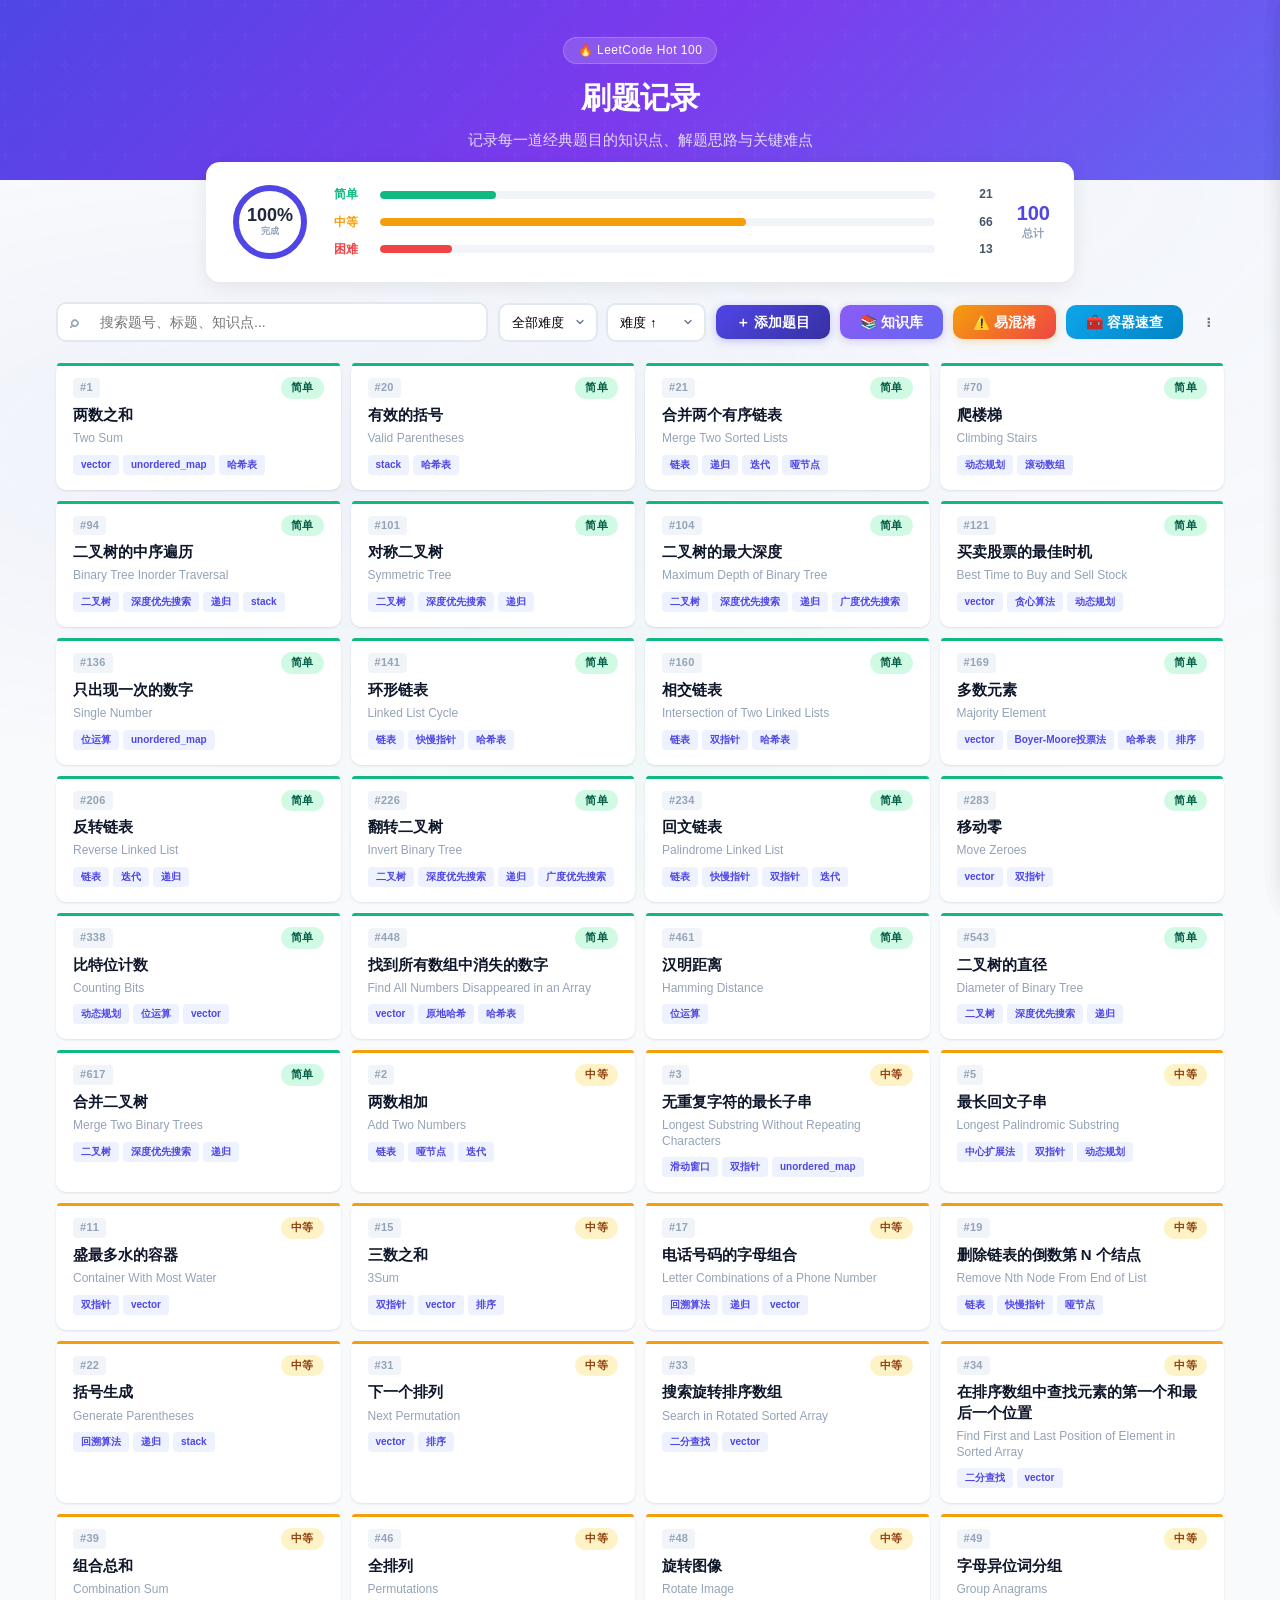
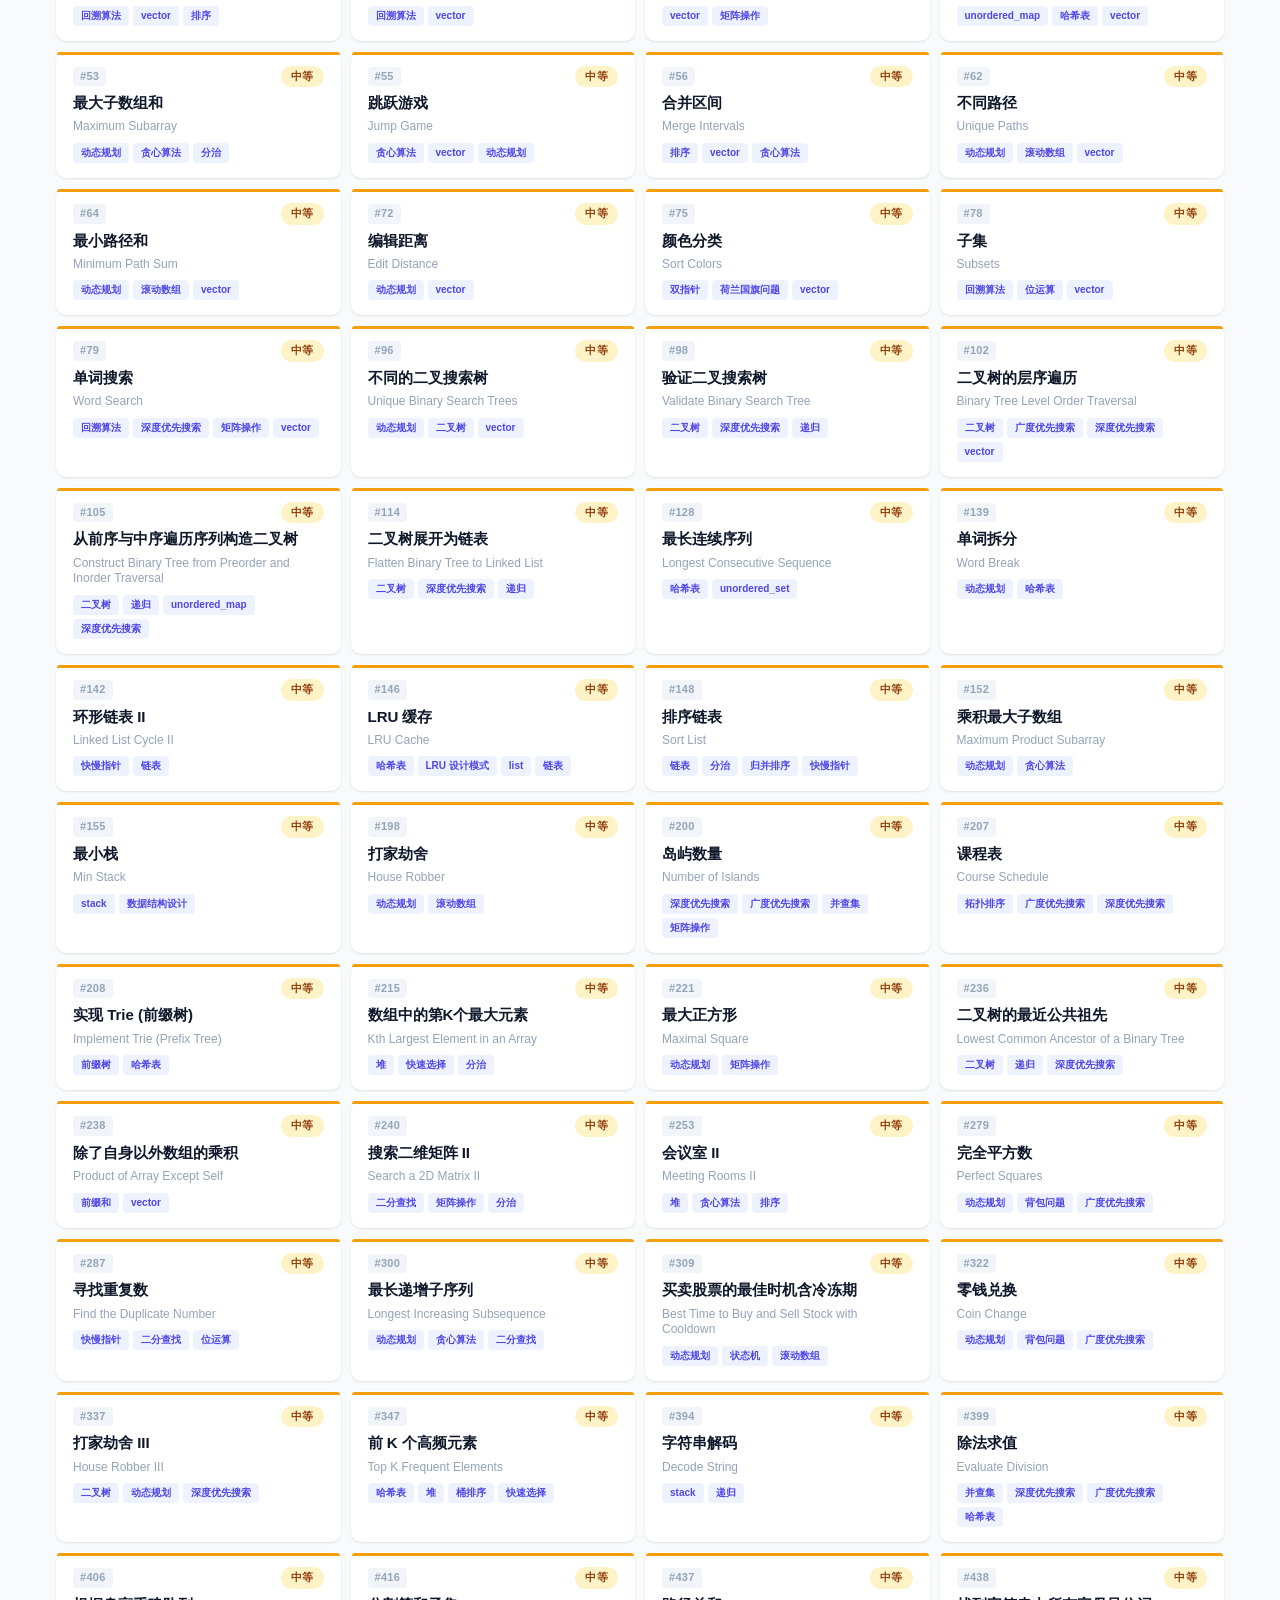
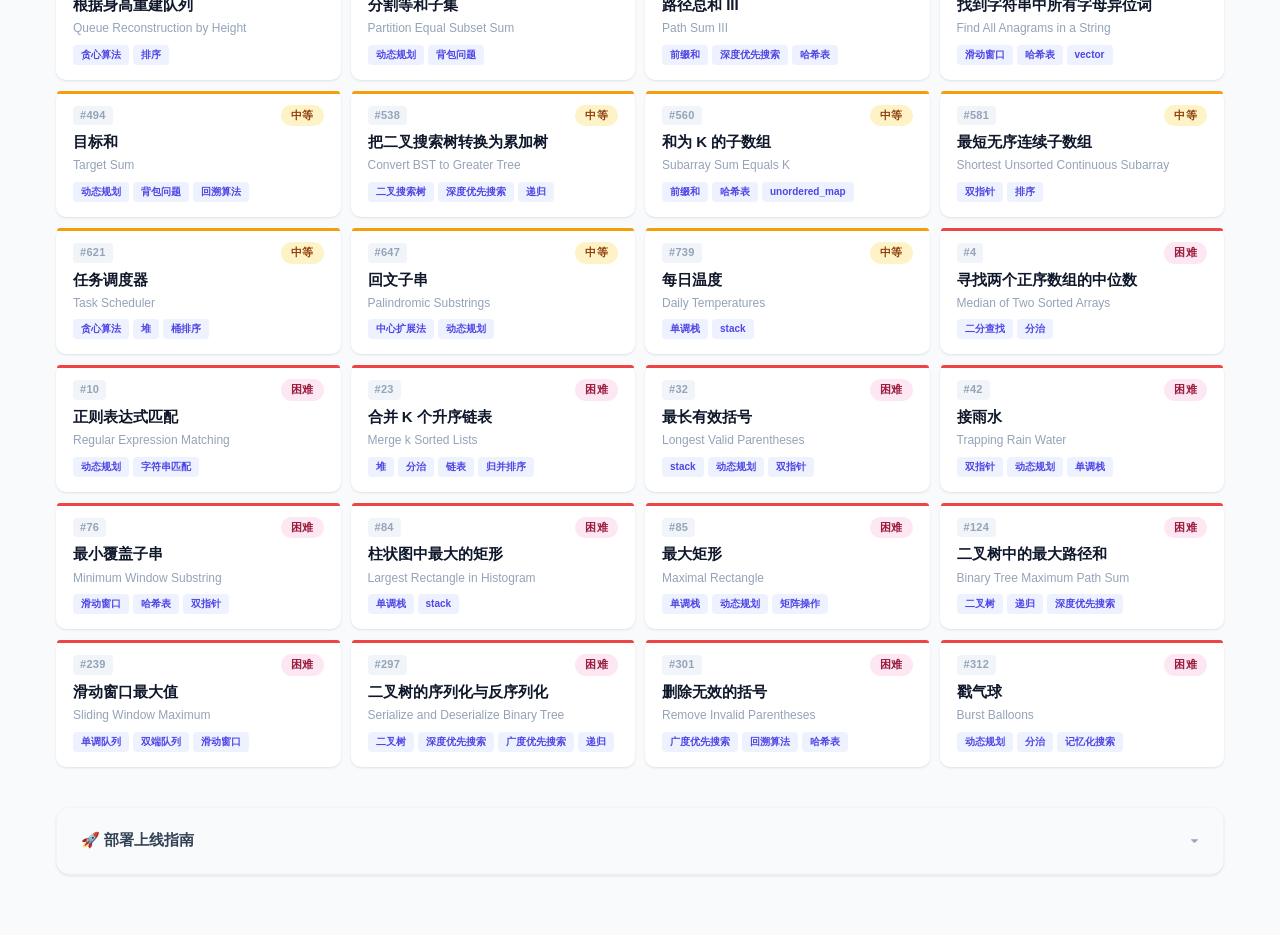
==== commit 285feb0a: "fix: 内联空 favicon 消除浏览器自动请求 404" ====
--- a/index.html
+++ b/index.html
@@ -4,6 +4,7 @@
   <meta charset="UTF-8">
   <meta name="viewport" content="width=device-width, initial-scale=1.0">
   <title>LeetCode Hot 100 刷题记录</title>
+  <link rel="icon" href="data:,">
   <link rel="stylesheet" href="style.css">
 </head>
 <body>
--- a/style.css
+++ b/style.css
@@ -500,3 +500,28 @@
 ::-webkit-scrollbar-track { background: transparent; }
 ::-webkit-scrollbar-thumb { background: var(--gray-300); border-radius: 3px; }
 ::-webkit-scrollbar-thumb:hover { background: var(--gray-400); }
+
+/* ==================== STL 容器速查 ==================== */
+.btn-container { background: linear-gradient(135deg, #0ea5e9, #0284c7); color: #fff; }
+.btn-container:hover { box-shadow: 0 4px 16px rgba(14,165,233,0.4); transform: translateY(-1px); }
+
+.cg-intro { font-size: 12.5px; color: var(--gray-500); background: rgba(14,165,233,0.06); border: 1px dashed rgba(14,165,233,0.35); border-radius: 8px; padding: 10px 14px; margin-bottom: 16px; line-height: 1.7; }
+.cg-group { margin-bottom: 20px; }
+.cg-group-title { font-size: 12px; font-weight: 700; color: var(--gray-500); text-transform: uppercase; letter-spacing: 0.6px; margin-bottom: 10px; }
+.cg-grid { display: grid; grid-template-columns: 1fr; gap: 10px; }
+.cgc-card { border: 1px solid var(--gray-200); border-radius: 10px; padding: 12px 14px; cursor: pointer; transition: all .18s ease; background: var(--gray-50); }
+.cgc-card:hover { border-color: #0ea5e9; box-shadow: 0 4px 14px rgba(14,165,233,0.15); transform: translateY(-1px); }
+.cgc-head { display: flex; align-items: baseline; gap: 8px; margin-bottom: 6px; }
+.cgc-name { font-size: 15px; font-weight: 700; color: var(--gray-800); font-family: 'SFMono-Regular', Consolas, Menlo, monospace; }
+.cgc-en { font-size: 11.5px; color: var(--gray-400); font-family: 'SFMono-Regular', Consolas, Menlo, monospace; }
+.cgc-summary { font-size: 12.5px; color: var(--gray-600); line-height: 1.6; margin-bottom: 8px; }
+.cgc-foot { display: flex; justify-content: space-between; align-items: center; }
+.cgc-cat { font-size: 11px; color: #0284c7; background: rgba(14,165,233,0.1); border-radius: 4px; padding: 2px 8px; }
+.cgc-count { font-size: 11.5px; color: var(--gray-400); }
+.cd-hero { margin-bottom: 10px; }
+.cd-hero-name { font-size: 17px; font-weight: 700; color: var(--gray-800); font-family: 'SFMono-Regular', Consolas, Menlo, monospace; margin-bottom: 8px; }
+.cd-hero-meta { display: flex; gap: 8px; flex-wrap: wrap; }
+.cd-badge { font-size: 11.5px; color: #0284c7; background: rgba(14,165,233,0.1); border-radius: 4px; padding: 2px 8px; }
+.cd-badge-hl { color: #b45309; background: rgba(245,158,11,0.12); }
+.cd-note { display: flex; gap: 10px; font-size: 13.5px; color: var(--gray-700); line-height: 1.75; margin-bottom: 8px; }
+.cd-note-num { flex: none; width: 20px; height: 20px; border-radius: 50%; background: rgba(14,165,233,0.12); color: #0284c7; font-size: 11.5px; font-weight: 700; display: flex; align-items: center; justify-content: center; margin-top: 2px; }
